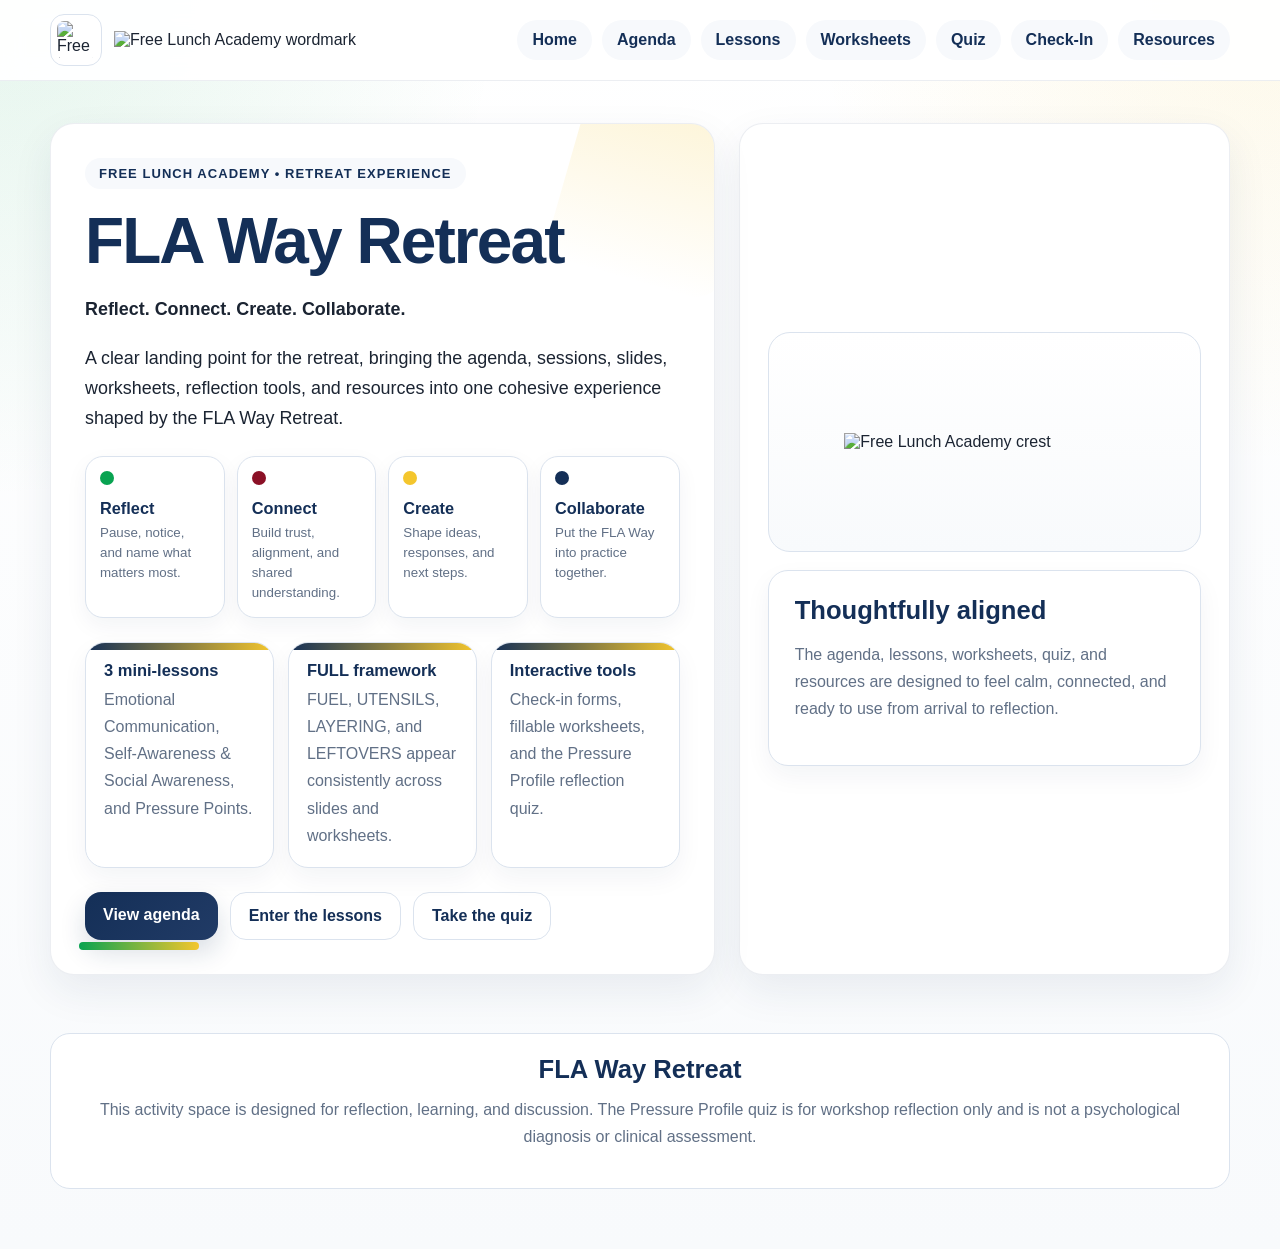
==== index.html @ fbad1cad "Add files via upload" ====
<!DOCTYPE html>
<html lang="en">
<head>
  <meta charset="UTF-8" />
  <meta name="viewport" content="width=device-width, initial-scale=1.0" />
  <title>FLA Way Retreat</title>
  <link rel="stylesheet" href="style.css" />
</head>
<body>
  <header class="topbar">
    <div class="container nav">
      <div class="brand">
        <img class="brand-mark" src="https://www.genspark.ai/api/files/s/tGyOazLR" alt="Free Lunch Academy book mark logo" />
        <img class="brand-wordmark" src="https://www.genspark.ai/api/files/s/HBRcB0sq" alt="Free Lunch Academy wordmark" />
      </div>
      <nav class="nav-links">
        <a href="index.html">Home</a>
        <a href="agenda.html">Agenda</a>
        <a href="lessons.html">Lessons</a>
        <a href="forms.html">Worksheets</a>
        <a href="quiz.html">Quiz</a>
        <a href="forms.html#checkin">Check-In</a>
        <a href="resources.html">Resources</a>
      </nav>
    </div>
  </header>

  <main class="container">
    <section class="hero" id="home">
      <div class="panel hero-copy">
        <span class="eyebrow">Free Lunch Academy • Retreat Experience</span>
        <h1>FLA Way Retreat</h1>
        <p class="lead"><strong>Reflect. Connect. Create. Collaborate.</strong></p>
        <p class="lead">A clear landing point for the retreat, bringing the agenda, sessions, slides, worksheets, reflection tools, and resources into one cohesive experience shaped by the FLA Way Retreat.</p>
        <div class="rhythm-row">
          <div class="rhythm-pill green"><span class="rhythm-dot"></span><strong>Reflect</strong><small>Pause, notice, and name what matters most.</small></div>
          <div class="rhythm-pill burgundy"><span class="rhythm-dot"></span><strong>Connect</strong><small>Build trust, alignment, and shared understanding.</small></div>
          <div class="rhythm-pill gold"><span class="rhythm-dot"></span><strong>Create</strong><small>Shape ideas, responses, and next steps.</small></div>
          <div class="rhythm-pill navy"><span class="rhythm-dot"></span><strong>Collaborate</strong><small>Put the FLA Way into practice together.</small></div>
        </div>
        <div class="meta-grid">
          <div class="meta-card">
            <strong>3 mini-lessons</strong>
            <span>Emotional Communication, Self-Awareness & Social Awareness, and Pressure Points.</span>
          </div>
          <div class="meta-card">
            <strong>FULL framework</strong>
            <span>FUEL, UTENSILS, LAYERING, and LEFTOVERS appear consistently across slides and worksheets.</span>
          </div>
          <div class="meta-card">
            <strong>Interactive tools</strong>
            <span>Check-in forms, fillable worksheets, and the Pressure Profile reflection quiz.</span>
          </div>
        </div>
        <div class="hero-actions">
          <a class="button primary" href="agenda.html">View agenda</a>
          <a class="button secondary" href="lessons.html">Enter the lessons</a>
          <a class="button secondary" href="quiz.html">Take the quiz</a>
        </div>
      </div>
      <aside class="panel hero-side">
        <div class="crest-box">
          <img src="https://www.genspark.ai/api/files/s/oNmVvG8k" alt="Free Lunch Academy crest" />
        </div>
        <div class="card">
          <h3>Thoughtfully aligned</h3>
          <p>The agenda, lessons, worksheets, quiz, and resources are designed to feel calm, connected, and ready to use from arrival to reflection.</p>
        </div>
      </aside>
    </section>
</main>

  <footer class="footer container">
    <div class="footer-box">
      <h3>FLA Way Retreat</h3>
      <p class="disclaimer">This activity space is designed for reflection, learning, and discussion. The Pressure Profile quiz is for workshop reflection only and is not a psychological diagnosis or clinical assessment.</p>
    </div>
  </footer>

  <script src="app.js"></script>
</body>
</html>
---- style.css ----
:root {
  --navy: #142f57;
  --navy-2: #213b66;
  --green: #09a351;
  --green-soft: #e8f7ef;
  --burgundy: #8b1026;
  --burgundy-soft: #f9ecf0;
  --gold: #f4c62d;
  --gold-soft: #fff8de;
  --ink: #1b2432;
  --muted: #617086;
  --line: #dbe3ee;
  --bg: #ffffff;
  --bg-soft: #f7f9fc;
  --card: #ffffff;
  --radius: 24px;
  --radius-sm: 16px;
  --shadow: 0 16px 40px rgba(20, 47, 87, 0.08);
  --font: Aptos, "Avenir Next", "Segoe UI", Arial, sans-serif;
}

* { box-sizing: border-box; }
html { scroll-behavior: smooth; }
body {
  margin: 0;
  font-family: var(--font);
  color: var(--ink);
  background:
    radial-gradient(circle at top left, rgba(9,163,81,0.10), transparent 28%),
    radial-gradient(circle at top right, rgba(244,198,45,0.10), transparent 26%),
    linear-gradient(180deg, #fff 0%, #f8fafc 100%);
}
img { max-width: 100%; display: block; }
a { color: inherit; text-decoration: none; }
button, input, textarea, select { font: inherit; }

.container {
  width: min(1180px, calc(100% - 32px));
  margin: 0 auto;
}

.topbar {
  position: sticky;
  top: 0;
  z-index: 50;
  background: rgba(255,255,255,0.94);
  backdrop-filter: blur(12px);
  border-bottom: 1px solid rgba(20,47,87,0.08);
}
.nav {
  display: flex;
  align-items: center;
  justify-content: space-between;
  gap: 20px;
  padding: 14px 0;
}
.brand {
  display: flex;
  align-items: center;
  gap: 12px;
  min-width: 0;
}
.brand-mark {
  width: 52px;
  height: 52px;
  padding: 6px;
  border-radius: 14px;
  border: 1px solid var(--line);
  background: #fff;
}
.brand-wordmark {
  width: min(300px, 40vw);
  min-width: 180px;
}
.nav-links {
  display: flex;
  gap: 10px;
  flex-wrap: wrap;
  justify-content: flex-end;
}
.nav-links a {
  padding: 10px 14px;
  border-radius: 999px;
  background: var(--bg-soft);
  font-weight: 800;
  color: var(--navy);
  border: 1px solid transparent;
}
.nav-links a:hover,
.nav-links a.active {
  border-color: rgba(20,47,87,0.12);
  background: linear-gradient(180deg, #ffffff 0%, #eef5ff 100%);
}

.hero {
  padding: 42px 0 22px;
  display: grid;
  grid-template-columns: 1.15fr .85fr;
  gap: 24px;
  align-items: stretch;
}
.panel {
  background: var(--card);
  border: 1px solid rgba(20,47,87,0.08);
  border-radius: var(--radius);
  box-shadow: var(--shadow);
}
.hero-copy {
  padding: 34px;
  position: relative;
  overflow: hidden;
}
.hero-copy::before {
  content: "";
  position: absolute;
  right: -30px;
  top: -20px;
  width: 180px;
  height: 180px;
  border-radius: 32px;
  transform: rotate(16deg);
  background: linear-gradient(180deg, rgba(244,198,45,0.18), rgba(255,255,255,0));
}
.hero-copy::after {
  content: "";
  position: absolute;
  left: 28px;
  bottom: 24px;
  width: 120px;
  height: 8px;
  border-radius: 999px;
  background: linear-gradient(90deg, var(--green), var(--gold));
}
.eyebrow {
  display: inline-flex;
  align-items: center;
  gap: 8px;
  font-size: 13px;
  letter-spacing: .08em;
  text-transform: uppercase;
  color: var(--navy);
  background: var(--bg-soft);
  border-radius: 999px;
  padding: 8px 14px;
  font-weight: 800;
}
h1, h2, h3, h4 {
  margin: 0;
  color: var(--navy);
  line-height: 1.08;
}
h1 {
  font-size: clamp(3rem, 5vw, 5.4rem);
  margin-top: 18px;
  letter-spacing: -.03em;
  position: relative;
  z-index: 2;
}
h2 {
  font-size: clamp(2rem, 3vw, 3rem);
}
h3 {
  font-size: clamp(1.35rem, 2vw, 1.8rem);
}
.lead {
  font-size: clamp(1.08rem, 1.4vw, 1.22rem);
  line-height: 1.7;
  margin: 18px 0 0;
  max-width: 64ch;
  position: relative;
  z-index: 2;
}
.rhythm-row {
  display: grid;
  grid-template-columns: repeat(4, minmax(0,1fr));
  gap: 12px;
  margin-top: 22px;
  position: relative;
  z-index: 2;
}
.rhythm-pill {
  border: 1px solid var(--line);
  border-radius: 18px;
  padding: 14px;
  background: #fff;
  box-shadow: 0 8px 22px rgba(20,47,87,0.05);
}
.rhythm-pill strong {
  display: block;
  font-size: 1.02rem;
  color: var(--navy);
}
.rhythm-pill small {
  display: block;
  margin-top: 5px;
  color: var(--muted);
  line-height: 1.5;
}
.rhythm-dot {
  width: 14px;
  height: 14px;
  border-radius: 999px;
  display: inline-block;
  margin-bottom: 10px;
}
.rhythm-pill.green .rhythm-dot { background: var(--green); }
.rhythm-pill.burgundy .rhythm-dot { background: var(--burgundy); }
.rhythm-pill.gold .rhythm-dot { background: var(--gold); }
.rhythm-pill.navy .rhythm-dot { background: var(--navy); }
.hero-actions,
.actions {
  display: flex;
  flex-wrap: wrap;
  gap: 12px;
  margin-top: 24px;
}
.button,
button {
  border: none;
  border-radius: 16px;
  padding: 14px 18px;
  font-weight: 800;
  cursor: pointer;
  transition: .18s ease;
}
.button:hover,
button:hover { transform: translateY(-1px); }
.button.primary,
button.primary {
  background: linear-gradient(135deg, var(--navy), var(--navy-2));
  color: #fff;
  box-shadow: 0 12px 26px rgba(20,47,87,0.16);
}
.button.secondary,
button.secondary {
  background: #fff;
  color: var(--navy);
  border: 1px solid var(--line);
}
.hero-side {
  padding: 28px;
  display: flex;
  flex-direction: column;
  gap: 18px;
  justify-content: center;
}
.crest-box {
  display: grid;
  place-items: center;
  min-height: 220px;
  border: 1px solid var(--line);
  border-radius: 22px;
  padding: 18px;
  background: linear-gradient(180deg, #fff 0%, #f8fafc 100%);
}
.crest-box img { width: min(280px, 78%); }
.meta-grid {
  display: grid;
  grid-template-columns: repeat(3, 1fr);
  gap: 14px;
  margin-top: 24px;
}
.meta-card,
.card,
.timeline-card,
.lesson-card,
.resource-card,
.form-card,
.note-card,
.slide-card,
.framework-card {
  background: #fff;
  border: 1px solid var(--line);
  border-radius: 20px;
  box-shadow: 0 10px 26px rgba(20,47,87,0.05);
}
.meta-card {
  padding: 18px;
  position: relative;
  overflow: hidden;
}
.meta-card::before {
  content: "";
  position: absolute;
  inset: 0 0 auto 0;
  height: 7px;
  background: linear-gradient(90deg, var(--navy), var(--gold));
}
.meta-card strong {
  display: block;
  color: var(--navy);
  margin-bottom: 6px;
  font-size: 1.03rem;
}
.meta-card span,
.copy,
.card p,
.timeline-card p,
.lesson-card p,
.resource-card p,
.form-card p,
.note-card p,
.slide-body,
li,
.small {
  color: var(--muted);
  line-height: 1.7;
}
.section {
  padding: 22px 0;
}
.section-head {
  display: flex;
  justify-content: space-between;
  align-items: end;
  gap: 16px;
  margin-bottom: 18px;
}
.section-head p { margin: 10px 0 0; max-width: 72ch; color: var(--muted); line-height: 1.7; }
.accent-line {
  width: 110px;
  height: 6px;
  border-radius: 999px;
  background: linear-gradient(90deg, var(--green), var(--gold), var(--burgundy));
  margin-bottom: 14px;
}
.card,
.form-card,
.framework-card,
.resource-card,
.note-card { padding: 26px; }

.agenda-wrap {
  display: grid;
  grid-template-columns: 1fr 1fr;
  gap: 20px;
}
.day-panel { padding: 22px; }
.day-tag {
  display: inline-flex;
  padding: 8px 12px;
  border-radius: 999px;
  font-weight: 800;
  font-size: 13px;
  letter-spacing: .05em;
  text-transform: uppercase;
}
.day-tag.green { background: var(--green-soft); color: var(--green); }
.day-tag.gold { background: var(--gold-soft); color: #9a7700; }
.timeline {
  margin-top: 18px;
  display: grid;
  gap: 14px;
}
.timeline-card {
  padding: 18px 18px 18px 20px;
  border-left: 6px solid var(--navy);
  background: linear-gradient(180deg, #fff 0%, #fbfdff 100%);
}
.timeline-card.green { border-left-color: var(--green); }
.timeline-card.burgundy { border-left-color: var(--burgundy); }
.timeline-card.gold { border-left-color: var(--gold); }
.time {
  color: var(--navy);
  font-weight: 800;
  font-size: 1rem;
}
.timeline-card h4 { margin-top: 4px; font-size: 1.1rem; }

.framework-card {
  display: grid;
  grid-template-columns: repeat(4, 1fr);
  gap: 14px;
}
.phase {
  padding: 18px;
  border-radius: 18px;
  border: 1px solid var(--line);
}
.phase strong { display: block; font-size: 1rem; color: var(--navy); margin-bottom: 8px; }
.phase small { color: var(--muted); line-height: 1.6; display: block; }
.phase.fuel { background: #f6f9ff; }
.phase.utensils { background: #f7fcf9; }
.phase.layering { background: #fff9eb; }
.phase.leftovers { background: #fdf4f6; }

.lessons-grid,
.resources-grid,
.forms-grid {
  display: grid;
  grid-template-columns: repeat(3, 1fr);
  gap: 18px;
}
.lesson-card {
  position: relative;
  overflow: hidden;
  padding: 24px 24px 22px;
}
.lesson-card::after {
  content: "";
  position: absolute;
  right: -12px;
  top: -12px;
  width: 90px;
  height: 90px;
  border-radius: 24px;
  transform: rotate(20deg);
  background: linear-gradient(180deg, rgba(20,47,87,0.08), rgba(255,255,255,0));
}
.lesson-card::before,
.lesson-shell::before,
.worksheet-shell::before,
.slide-shell::before {
  content: "";
  position: absolute;
  inset: 0 auto 0 0;
  width: 10px;
}
.lesson-card.green::before,
.lesson-shell.green::before,
.worksheet-shell.green::before,
.slide-shell.green::before { background: var(--green); }
.lesson-card.burgundy::before,
.lesson-shell.burgundy::before,
.worksheet-shell.burgundy::before,
.slide-shell.burgundy::before { background: var(--burgundy); }
.lesson-card.gold::before,
.lesson-shell.gold::before,
.worksheet-shell.gold::before,
.slide-shell.gold::before { background: var(--gold); }
.lesson-top {
  display: flex;
  justify-content: space-between;
  gap: 12px;
  align-items: flex-start;
}
.badge {
  display: inline-flex;
  align-items: center;
  padding: 7px 11px;
  border-radius: 999px;
  font-weight: 800;
  font-size: 12px;
  text-transform: uppercase;
  letter-spacing: .04em;
  background: var(--bg-soft);
  color: var(--navy);
}
.lesson-card ul,
.note-card ul,
.resource-card ul {
  padding-left: 18px;
  margin: 12px 0 0;
  position: relative;
  z-index: 2;
}
.lesson-card p,
.lesson-card h3,
.lesson-card .lesson-top,
.lesson-card .actions { position: relative; z-index: 2; }

.lesson-shell,
.worksheet-shell,
.slide-shell {
  position: relative;
  padding: 26px 26px 26px 34px;
}
.stack {
  display: grid;
  gap: 18px;
}
.framework-rail {
  display: flex;
  flex-wrap: wrap;
  gap: 10px;
  margin: 16px 0 18px;
}
.rail-pill {
  padding: 8px 12px;
  border-radius: 999px;
  border: 1px solid var(--line);
  font-size: 13px;
  font-weight: 800;
  color: var(--muted);
  background: #fff;
}
.rail-pill.active.green { color: var(--green); border-color: rgba(9,163,81,.25); background: var(--green-soft); }
.rail-pill.active.burgundy { color: var(--burgundy); border-color: rgba(139,16,38,.18); background: var(--burgundy-soft); }
.rail-pill.active.gold { color: #9a7700; border-color: rgba(244,198,45,.4); background: var(--gold-soft); }
.detail-grid {
  display: grid;
  grid-template-columns: 1.1fr .9fr;
  gap: 20px;
}
.note-card h4,
.resource-card h4 { margin-bottom: 8px; }

.slide-viewer {
  display: grid;
  gap: 18px;
}
.slide-stage {
  min-height: 420px;
}
.slide-card {
  display: none;
  padding: 30px 32px;
  min-height: 420px;
  position: relative;
  overflow: hidden;
  cursor: pointer;
  background: linear-gradient(180deg, #ffffff 0%, #f8fbff 100%);
}
.slide-card.active { display: block; }
.slide-card.active .framework-rail,
.slide-card.active .slide-head,
.slide-card.active .slide-body,
.slide-card.active .slide-grid,
.slide-card.active .slide-footer {
  width: min(100%, 900px);
  margin-left: auto;
  margin-right: auto;
}
.slide-card::before {
  content: "";
  position: absolute;
  inset: 0 0 auto 0;
  height: 10px;
}
.slide-card.green::before { background: linear-gradient(90deg, var(--green), #50d28e); }
.slide-card.burgundy::before { background: linear-gradient(90deg, var(--burgundy), #bb4863); }
.slide-card.gold::before { background: linear-gradient(90deg, var(--gold), #ffd86e); }
.slide-card::after {
  content: "";
  position: absolute;
  right: 18px;
  top: 18px;
  width: 140px;
  height: 140px;
  border-radius: 28px;
  opacity: .9;
  transform: rotate(10deg);
  background: linear-gradient(180deg, rgba(20,47,87,0.08), rgba(20,47,87,0.02));
}
.slide-card.green { background: linear-gradient(180deg, #ffffff 0%, #f4fcf7 68%, #edf9f2 100%); }
.slide-card.burgundy { background: linear-gradient(180deg, #ffffff 0%, #fff7fa 68%, #fdf0f4 100%); }
.slide-card.gold { background: linear-gradient(180deg, #ffffff 0%, #fffdf3 68%, #fff7dc 100%); }
.slide-card.projectable:hover { transform: translateY(-2px); box-shadow: 0 18px 40px rgba(20,47,87,0.10); }
.slide-card.projectable:active { transform: translateY(0); }
.slide-card .badge { position: relative; z-index: 2; }
.slide-head {
  display: flex;
  justify-content: space-between;
  gap: 12px;
  align-items: start;
}
.slide-kicker {
  font-size: 12px;
  font-weight: 900;
  letter-spacing: .08em;
  text-transform: uppercase;
  color: var(--muted);
}
.slide-title {
  font-size: clamp(2.3rem, 3.4vw, 3.5rem);
  line-height: 1.02;
  margin-top: 8px;
  max-width: 11ch;
  position: relative;
  z-index: 2;
}
.slide-body {
  font-size: clamp(1.45rem, 2vw, 1.9rem);
  color: var(--ink);
  margin-top: 18px;
  max-width: 22ch;
  position: relative;
  z-index: 2;
}
.slide-grid {
  display: grid;
  grid-template-columns: repeat(2, minmax(0,1fr));
  gap: 14px;
  margin-top: 24px;
}
.slide-chip,
.prompt-chip {
  border-radius: 18px;
  border: 1px solid var(--line);
  padding: 18px;
  background: #fff;
}
.slide-chip.green { background: linear-gradient(180deg, #ffffff 0%, var(--green-soft) 100%); }
.slide-chip.burgundy { background: linear-gradient(180deg, #ffffff 0%, var(--burgundy-soft) 100%); }
.slide-chip.gold { background: linear-gradient(180deg, #ffffff 0%, var(--gold-soft) 100%); }
.slide-chip strong,
.prompt-chip strong { display: block; color: var(--navy); margin-bottom: 8px; font-size: 1.2rem; }
.slide-chip div { font-size: 1.03rem; line-height: 1.6; color: var(--ink); }
.slide-footer {
  margin-top: 24px;
  padding-top: 16px;
  border-top: 1px solid var(--line);
  display: flex;
  justify-content: space-between;
  gap: 10px;
  color: var(--muted);
  font-weight: 700;
}
.slide-controls {
  display: flex;
  justify-content: space-between;
  align-items: center;
  gap: 12px;
}
.slide-hint {
  margin-top: 10px;
  font-size: .92rem;
  color: var(--muted);
  font-weight: 700;
}
.dot-row {
  display: flex;
  gap: 8px;
  flex-wrap: wrap;
}
.dot {
  width: 12px;
  height: 12px;
  border-radius: 999px;
  border: 1px solid var(--line);
  background: #fff;
}
.dot.active.green { background: var(--green); border-color: var(--green); }
.dot.active.burgundy { background: var(--burgundy); border-color: var(--burgundy); }
.dot.active.gold { background: var(--gold); border-color: var(--gold); }

label {
  display: block;
  font-size: 1rem;
  font-weight: 800;
  color: var(--navy);
  margin-bottom: 8px;
}
.field,
textarea,
input,
select {
  width: 100%;
  border: 1px solid var(--line);
  border-radius: 16px;
  padding: 14px 15px;
  background: #fff;
  color: var(--ink);
}
textarea { min-height: 120px; resize: vertical; }
.form-grid {
  display: grid;
  gap: 16px;
}
.form-grid.two { grid-template-columns: 1fr 1fr; }
.checkboxes {
  display: flex;
  flex-wrap: wrap;
  gap: 10px;
}
.checkboxes label {
  margin: 0;
  font-size: .95rem;
  font-weight: 700;
  color: var(--ink);
  display: inline-flex;
  align-items: center;
  gap: 8px;
  padding: 10px 12px;
  border-radius: 999px;
  border: 1px solid var(--line);
  background: #fff;
}
.form-status {
  display: none;
  margin-top: 12px;
  padding: 12px 14px;
  border-radius: 14px;
  background: var(--bg-soft);
  color: var(--navy);
  font-weight: 700;
}
.form-status.show { display: block; }

.quiz-wrap {
  display: grid;
  gap: 18px;
}
.quiz-meta {
  display: grid;
  grid-template-columns: 1.1fr .9fr;
  gap: 20px;
}
.timer-box {
  border-radius: 20px;
  background: linear-gradient(180deg, #fff, #f8fafc);
  border: 1px solid var(--line);
  padding: 22px;
}
.timer {
  font-size: clamp(2rem, 4vw, 3.2rem);
  font-weight: 900;
  color: var(--navy);
}
.question-grid {
  display: grid;
  gap: 16px;
}
.question {
  padding: 20px;
  border: 1px solid var(--line);
  border-radius: 20px;
  background: #fff;
}
.question h4 { font-size: 1.1rem; margin-bottom: 6px; }
.options {
  display: grid;
  grid-template-columns: repeat(2, minmax(0,1fr));
  gap: 12px;
  margin-top: 14px;
}
.option {
  position: relative;
}
.option input { position: absolute; opacity: 0; }
.option label {
  margin: 0;
  min-height: 100%;
  padding: 14px 14px 14px 48px;
  border: 1px solid var(--line);
  border-radius: 16px;
  background: #fff;
  cursor: pointer;
  line-height: 1.55;
  color: var(--ink);
  position: relative;
}
.option label::before {
  content: attr(data-choice);
  position: absolute;
  left: 14px;
  top: 13px;
  width: 24px;
  height: 24px;
  border-radius: 999px;
  display: grid;
  place-items: center;
  background: var(--bg-soft);
  color: var(--navy);
  font-weight: 900;
  font-size: .82rem;
}
.option input:checked + label {
  border-color: rgba(20,47,87,.24);
  background: #f8fbff;
}
.option input:checked + label::before { background: var(--navy); color: #fff; }
.quiz-result {
  display: none;
  gap: 18px;
}
.quiz-result.show { display: grid; }
.result-grid { display: grid; grid-template-columns: 1fr 1fr; gap: 18px; }
.score-row { margin-top: 12px; }
.score-top { display: flex; justify-content: space-between; gap: 10px; color: var(--navy); font-weight: 800; }
.bar { margin-top: 8px; height: 12px; background: #eef2f7; border-radius: 999px; overflow: hidden; }
.bar span { display: block; height: 100%; border-radius: inherit; }
.bar-a { background: linear-gradient(90deg, #ca5c72, var(--burgundy)); }
.bar-b { background: linear-gradient(90deg, #7e8ca7, #5c677d); }
.bar-c { background: linear-gradient(90deg, #3fc87e, var(--green)); }
.bar-d { background: linear-gradient(90deg, #ffd85d, var(--gold)); }

.footer {
  padding: 36px 0 60px;
  text-align: center;
}
.footer-box {
  padding: 22px;
  border-radius: 20px;
  border: 1px solid var(--line);
  background: #fff;
}
.disclaimer {
  margin-top: 12px;
  color: var(--muted);
  line-height: 1.7;
}

@media (max-width: 1080px) {
  .hero,
  .agenda-wrap,
  .detail-grid,
  .quiz-meta,
  .result-grid,
  .framework-card,
  .lessons-grid,
  .resources-grid,
  .forms-grid,
  .meta-grid,
  .rhythm-row {
    grid-template-columns: 1fr;
  }
}

@media (max-width: 760px) {
  .nav { flex-direction: column; align-items: stretch; }
  .brand { justify-content: center; }
  .nav-links { justify-content: center; }
  .hero-copy,
  .hero-side,
  .card,
  .form-card,
  .framework-card,
  .resource-card,
  .note-card,
  .slide-card,
  .lesson-shell,
  .worksheet-shell,
  .slide-shell,
  .timeline-card,
  .day-panel { padding: 20px; }
  .slide-grid,
  .options,
  .form-grid.two { grid-template-columns: 1fr; }
  .slide-title { max-width: 100%; }
}
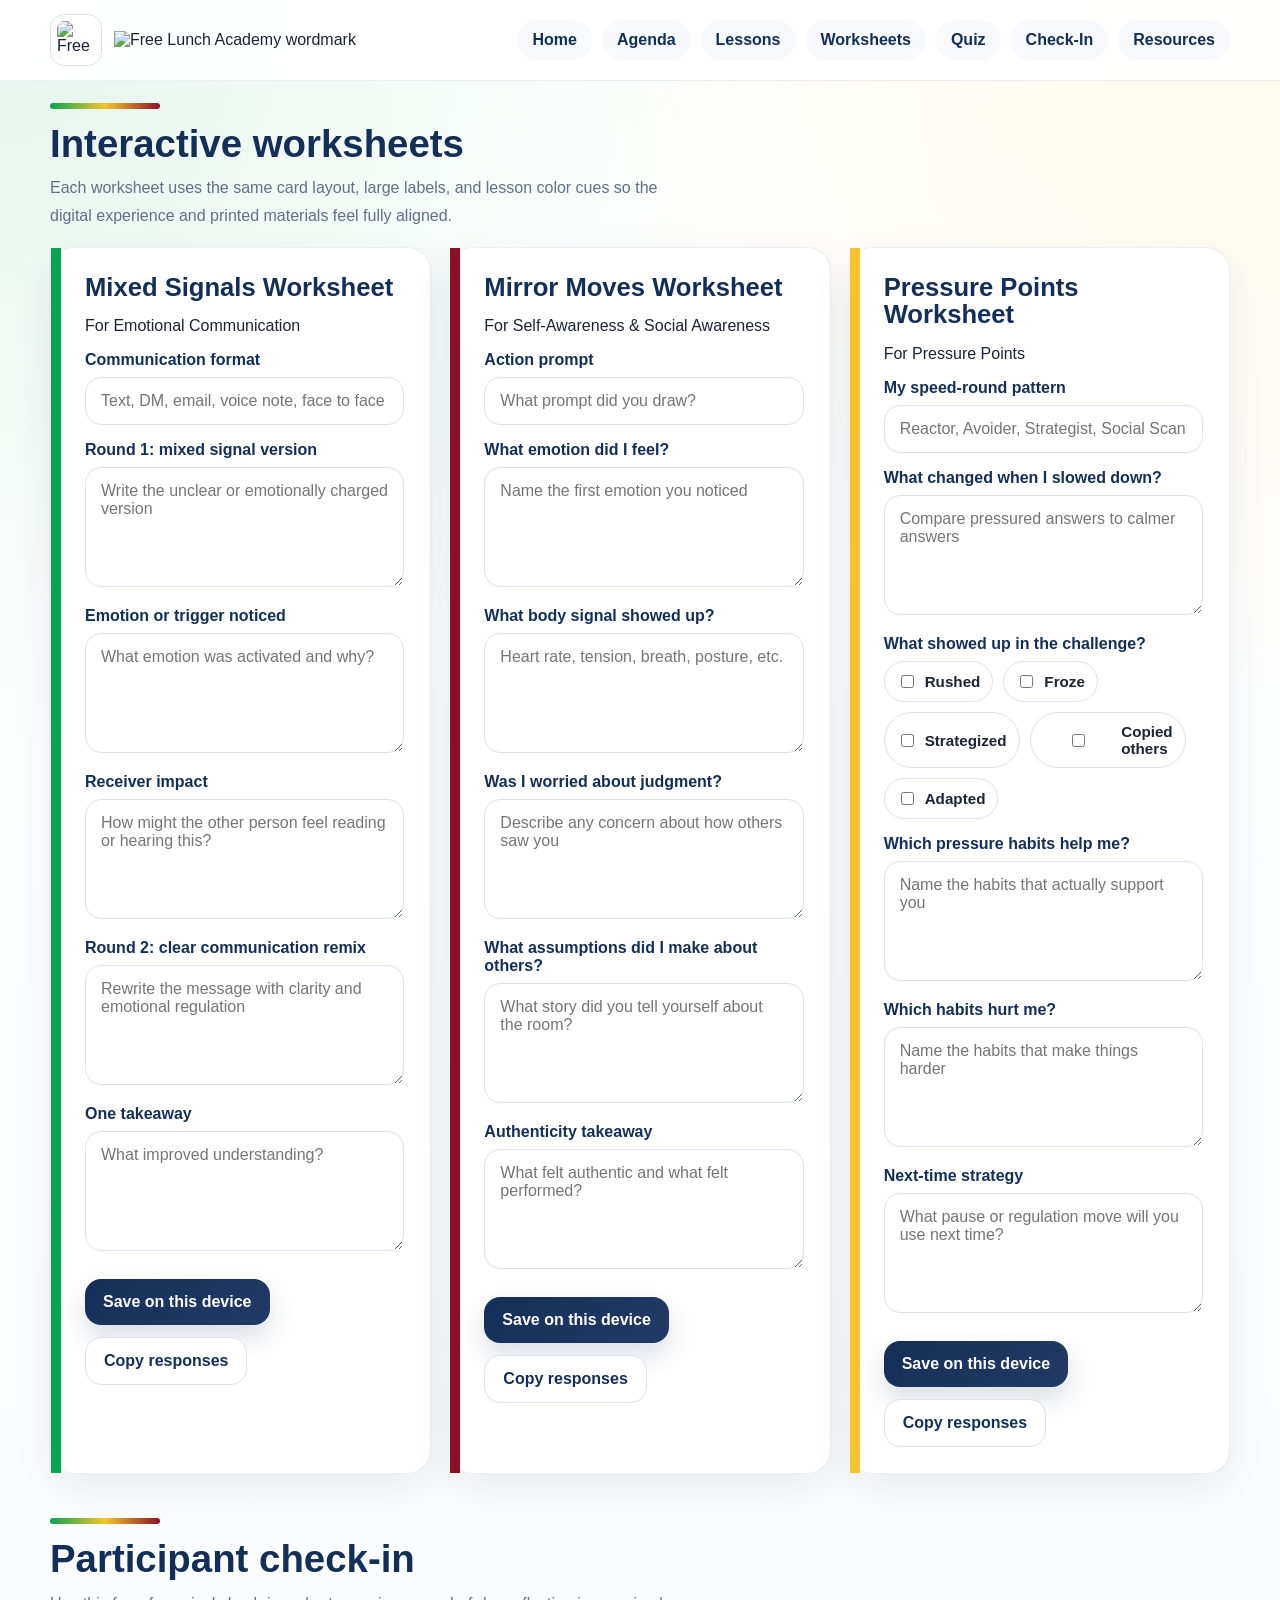
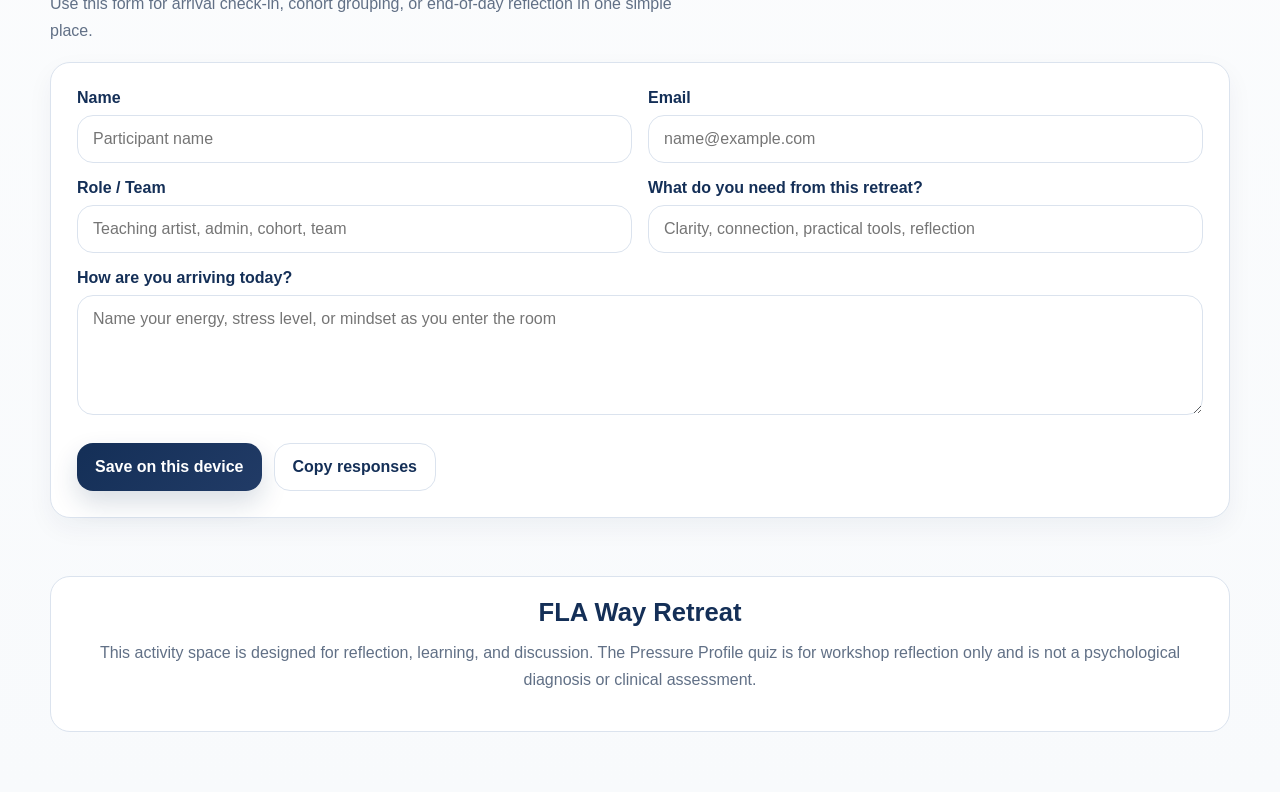
==== commit 3675628d: "Add files via upload" ====
--- a/index.html
+++ b/index.html
@@ -10,8 +10,8 @@
   <header class="topbar">
     <div class="container nav">
       <div class="brand">
-        <img class="brand-mark" src="https://www.genspark.ai/api/files/s/tGyOazLR" alt="Free Lunch Academy book mark logo" />
-        <img class="brand-wordmark" src="https://www.genspark.ai/api/files/s/HBRcB0sq" alt="Free Lunch Academy wordmark" />
+        <img class="brand-mark" src="images/bookmark.png" alt="Free Lunch Academy book mark logo" />
+        <img class="brand-wordmark" src="images/wordmark.png" alt="Free Lunch Academy wordmark" />
       </div>
       <nav class="nav-links">
         <a href="index.html">Home</a>
@@ -26,47 +26,166 @@
   </header>
 
   <main class="container">
-    <section class="hero" id="home">
-      <div class="panel hero-copy">
-        <span class="eyebrow">Free Lunch Academy • Retreat Experience</span>
-        <h1>FLA Way Retreat</h1>
-        <p class="lead"><strong>Reflect. Connect. Create. Collaborate.</strong></p>
-        <p class="lead">A clear landing point for the retreat, bringing the agenda, sessions, slides, worksheets, reflection tools, and resources into one cohesive experience shaped by the FLA Way Retreat.</p>
-        <div class="rhythm-row">
-          <div class="rhythm-pill green"><span class="rhythm-dot"></span><strong>Reflect</strong><small>Pause, notice, and name what matters most.</small></div>
-          <div class="rhythm-pill burgundy"><span class="rhythm-dot"></span><strong>Connect</strong><small>Build trust, alignment, and shared understanding.</small></div>
-          <div class="rhythm-pill gold"><span class="rhythm-dot"></span><strong>Create</strong><small>Shape ideas, responses, and next steps.</small></div>
-          <div class="rhythm-pill navy"><span class="rhythm-dot"></span><strong>Collaborate</strong><small>Put the FLA Way into practice together.</small></div>
-        </div>
-        <div class="meta-grid">
-          <div class="meta-card">
-            <strong>3 mini-lessons</strong>
-            <span>Emotional Communication, Self-Awareness & Social Awareness, and Pressure Points.</span>
-          </div>
-          <div class="meta-card">
-            <strong>FULL framework</strong>
-            <span>FUEL, UTENSILS, LAYERING, and LEFTOVERS appear consistently across slides and worksheets.</span>
-          </div>
-          <div class="meta-card">
-            <strong>Interactive tools</strong>
-            <span>Check-in forms, fillable worksheets, and the Pressure Profile reflection quiz.</span>
-          </div>
-        </div>
-        <div class="hero-actions">
-          <a class="button primary" href="agenda.html">View agenda</a>
-          <a class="button secondary" href="lessons.html">Enter the lessons</a>
-          <a class="button secondary" href="quiz.html">Take the quiz</a>
-        </div>
-      </div>
-      <aside class="panel hero-side">
-        <div class="crest-box">
-          <img src="https://www.genspark.ai/api/files/s/oNmVvG8k" alt="Free Lunch Academy crest" />
-        </div>
-        <div class="card">
-          <h3>Thoughtfully aligned</h3>
-          <p>The agenda, lessons, worksheets, quiz, and resources are designed to feel calm, connected, and ready to use from arrival to reflection.</p>
-        </div>
-      </aside>
+    <section class="section" id="worksheets">
+      <div class="section-head">
+        <div>
+          <div class="accent-line"></div>
+          <h2>Interactive worksheets</h2>
+          <p>Each worksheet uses the same card layout, large labels, and lesson color cues so the digital experience and printed materials feel fully aligned.</p>
+        </div>
+      </div>
+      <div class="forms-grid">
+        <div class="worksheet-shell green panel">
+          <h3>Mixed Signals Worksheet</h3>
+          <p>For Emotional Communication</p>
+          <form id="emotionalWorksheet" class="form-grid">
+            <div>
+              <label for="commFormat">Communication format</label>
+              <input id="commFormat" name="communication_format" class="field" placeholder="Text, DM, email, voice note, face to face" />
+            </div>
+            <div>
+              <label for="messyVersion">Round 1: mixed signal version</label>
+              <textarea id="messyVersion" name="mixed_signal_version" placeholder="Write the unclear or emotionally charged version"></textarea>
+            </div>
+            <div>
+              <label for="emotionTrigger">Emotion or trigger noticed</label>
+              <textarea id="emotionTrigger" name="emotion_trigger" placeholder="What emotion was activated and why?"></textarea>
+            </div>
+            <div>
+              <label for="receiverImpact">Receiver impact</label>
+              <textarea id="receiverImpact" name="receiver_impact" placeholder="How might the other person feel reading or hearing this?"></textarea>
+            </div>
+            <div>
+              <label for="clearRemix">Round 2: clear communication remix</label>
+              <textarea id="clearRemix" name="clear_remix" placeholder="Rewrite the message with clarity and emotional regulation"></textarea>
+            </div>
+            <div>
+              <label for="commTakeaway">One takeaway</label>
+              <textarea id="commTakeaway" name="takeaway" placeholder="What improved understanding?"></textarea>
+            </div>
+          </form>
+          <div class="actions">
+            <button type="button" class="primary" id="saveEmotional">Save on this device</button>
+            <button type="button" class="secondary" id="copyEmotional">Copy responses</button>
+          </div>
+          <div id="emotionalStatus" class="form-status"></div>
+        </div>
+        <div class="worksheet-shell burgundy panel">
+          <h3>Mirror Moves Worksheet</h3>
+          <p>For Self-Awareness & Social Awareness</p>
+          <form id="awarenessWorksheet" class="form-grid">
+            <div>
+              <label for="actionPrompt">Action prompt</label>
+              <input id="actionPrompt" name="action_prompt" class="field" placeholder="What prompt did you draw?" />
+            </div>
+            <div>
+              <label for="feltEmotion">What emotion did I feel?</label>
+              <textarea id="feltEmotion" name="felt_emotion" placeholder="Name the first emotion you noticed"></textarea>
+            </div>
+            <div>
+              <label for="bodySignal">What body signal showed up?</label>
+              <textarea id="bodySignal" name="body_signal" placeholder="Heart rate, tension, breath, posture, etc."></textarea>
+            </div>
+            <div>
+              <label for="judgmentConcern">Was I worried about judgment?</label>
+              <textarea id="judgmentConcern" name="judgment_concern" placeholder="Describe any concern about how others saw you"></textarea>
+            </div>
+            <div>
+              <label for="assumptionMade">What assumptions did I make about others?</label>
+              <textarea id="assumptionMade" name="assumption_made" placeholder="What story did you tell yourself about the room?"></textarea>
+            </div>
+            <div>
+              <label for="authenticityTakeaway">Authenticity takeaway</label>
+              <textarea id="authenticityTakeaway" name="authenticity_takeaway" placeholder="What felt authentic and what felt performed?"></textarea>
+            </div>
+          </form>
+          <div class="actions">
+            <button type="button" class="primary" id="saveAwareness">Save on this device</button>
+            <button type="button" class="secondary" id="copyAwareness">Copy responses</button>
+          </div>
+          <div id="awarenessStatus" class="form-status"></div>
+        </div>
+        <div class="worksheet-shell gold panel">
+          <h3>Pressure Points Worksheet</h3>
+          <p>For Pressure Points</p>
+          <form id="pressureWorksheet" class="form-grid">
+            <div>
+              <label for="speedPattern">My speed-round pattern</label>
+              <input id="speedPattern" name="speed_pattern" class="field" placeholder="Reactor, Avoider, Strategist, Social Scanner" />
+            </div>
+            <div>
+              <label for="pressureShift">What changed when I slowed down?</label>
+              <textarea id="pressureShift" name="pressure_shift" placeholder="Compare pressured answers to calmer answers"></textarea>
+            </div>
+            <div>
+              <label>What showed up in the challenge?</label>
+              <div class="checkboxes">
+                <label><input type="checkbox" name="challenge_pattern" value="Rushed" />Rushed</label>
+                <label><input type="checkbox" name="challenge_pattern" value="Froze" />Froze</label>
+                <label><input type="checkbox" name="challenge_pattern" value="Strategized" />Strategized</label>
+                <label><input type="checkbox" name="challenge_pattern" value="Copied others" />Copied others</label>
+                <label><input type="checkbox" name="challenge_pattern" value="Adapted" />Adapted</label>
+              </div>
+            </div>
+            <div>
+              <label for="pressureHelp">Which pressure habits help me?</label>
+              <textarea id="pressureHelp" name="pressure_help" placeholder="Name the habits that actually support you"></textarea>
+            </div>
+            <div>
+              <label for="pressureHurt">Which habits hurt me?</label>
+              <textarea id="pressureHurt" name="pressure_hurt" placeholder="Name the habits that make things harder"></textarea>
+            </div>
+            <div>
+              <label for="nextStrategy">Next-time strategy</label>
+              <textarea id="nextStrategy" name="next_strategy" placeholder="What pause or regulation move will you use next time?"></textarea>
+            </div>
+          </form>
+          <div class="actions">
+            <button type="button" class="primary" id="savePressure">Save on this device</button>
+            <button type="button" class="secondary" id="copyPressure">Copy responses</button>
+          </div>
+          <div id="pressureStatus" class="form-status"></div>
+        </div>
+      </div>
+    </section>
+
+    <section class="section" id="checkin">
+      <div class="section-head">
+        <div>
+          <div class="accent-line"></div>
+          <h2>Participant check-in</h2>
+          <p>Use this form for arrival check-in, cohort grouping, or end-of-day reflection in one simple place.</p>
+        </div>
+      </div>
+      <div class="form-card">
+        <form id="checkinForm" class="form-grid two">
+          <div>
+            <label for="checkinName">Name</label>
+            <input id="checkinName" name="name" class="field" placeholder="Participant name" />
+          </div>
+          <div>
+            <label for="checkinEmail">Email</label>
+            <input id="checkinEmail" name="email" class="field" type="email" placeholder="name@example.com" />
+          </div>
+          <div>
+            <label for="checkinRole">Role / Team</label>
+            <input id="checkinRole" name="role_team" class="field" placeholder="Teaching artist, admin, cohort, team" />
+          </div>
+          <div>
+            <label for="checkinNeed">What do you need from this retreat?</label>
+            <input id="checkinNeed" name="retreat_need" class="field" placeholder="Clarity, connection, practical tools, reflection" />
+          </div>
+          <div style="grid-column:1 / -1;">
+            <label for="checkinArrival">How are you arriving today?</label>
+            <textarea id="checkinArrival" name="arrival_state" placeholder="Name your energy, stress level, or mindset as you enter the room"></textarea>
+          </div>
+        </form>
+        <div class="actions">
+          <button type="button" class="primary" id="saveCheckin">Save on this device</button>
+          <button type="button" class="secondary" id="copyCheckin">Copy responses</button>
+        </div>
+        <div id="checkinStatus" class="form-status"></div>
+      </div>
     </section>
 </main>
 
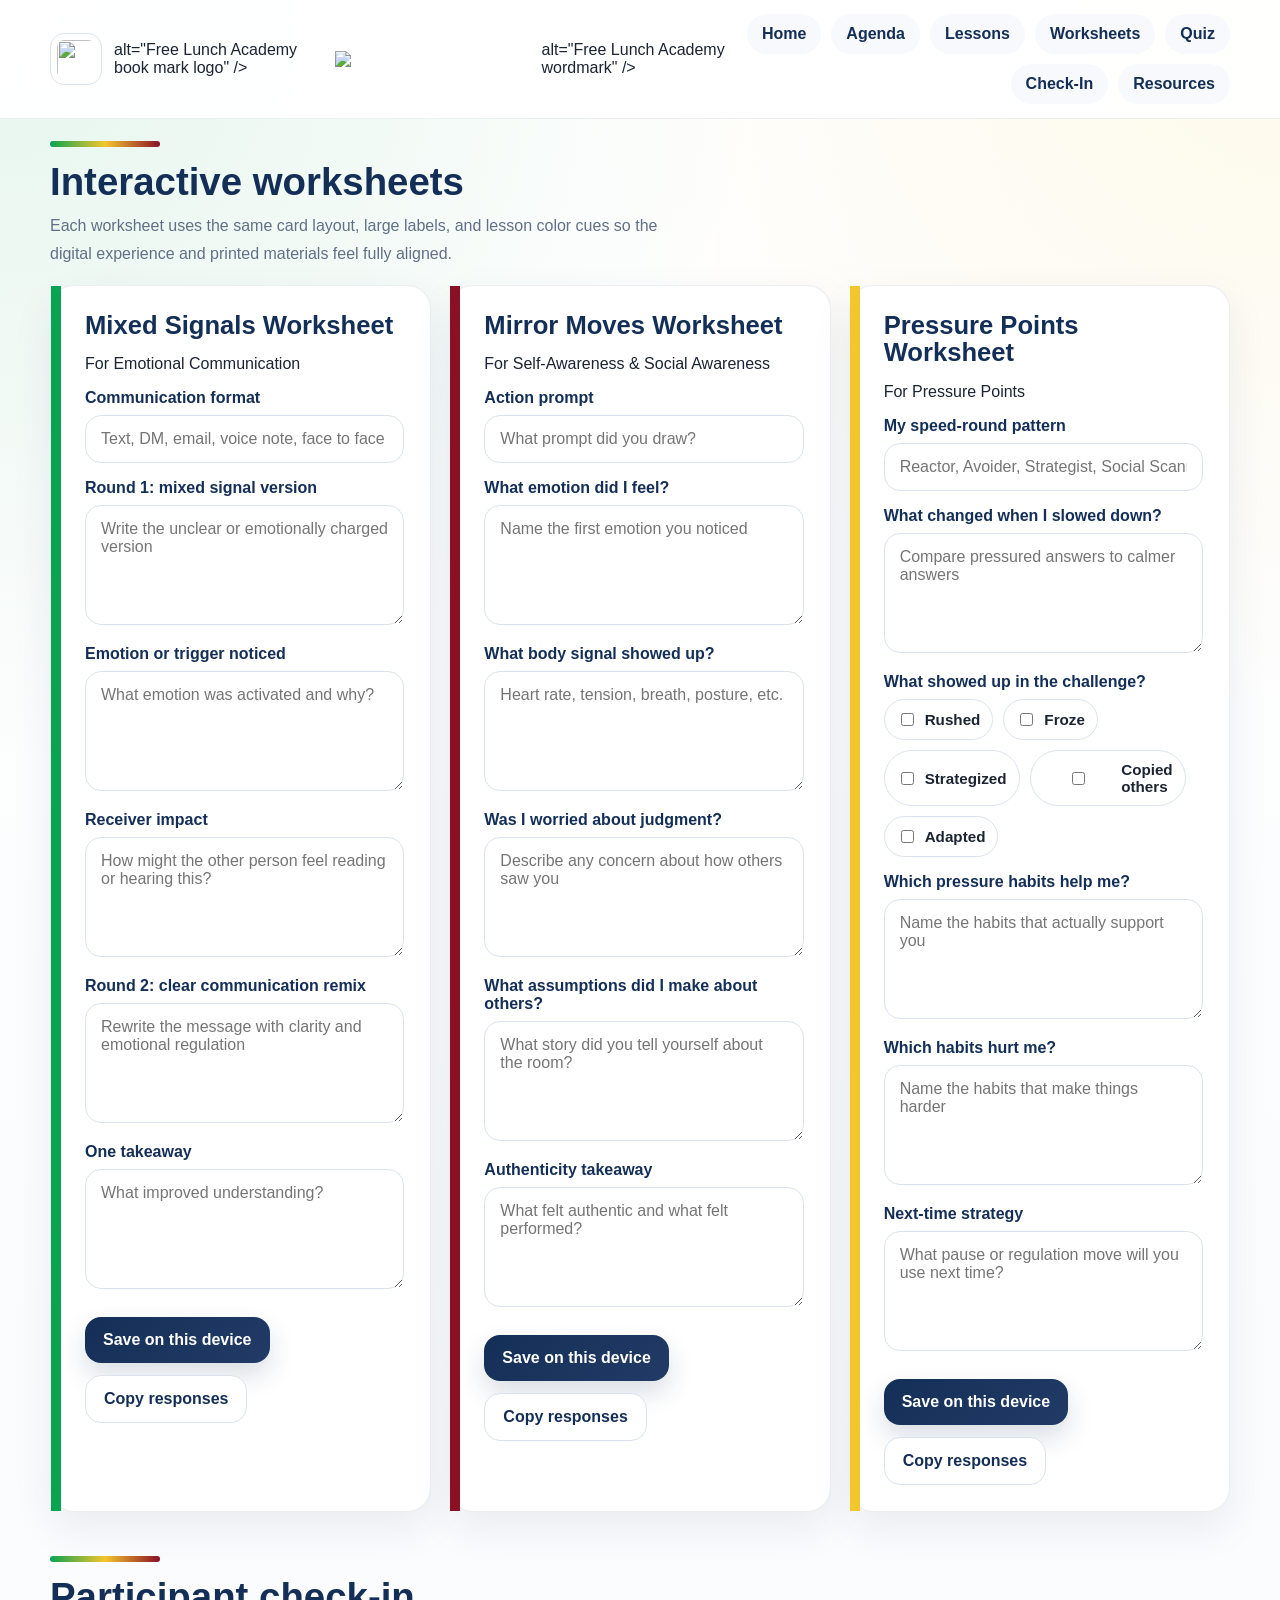
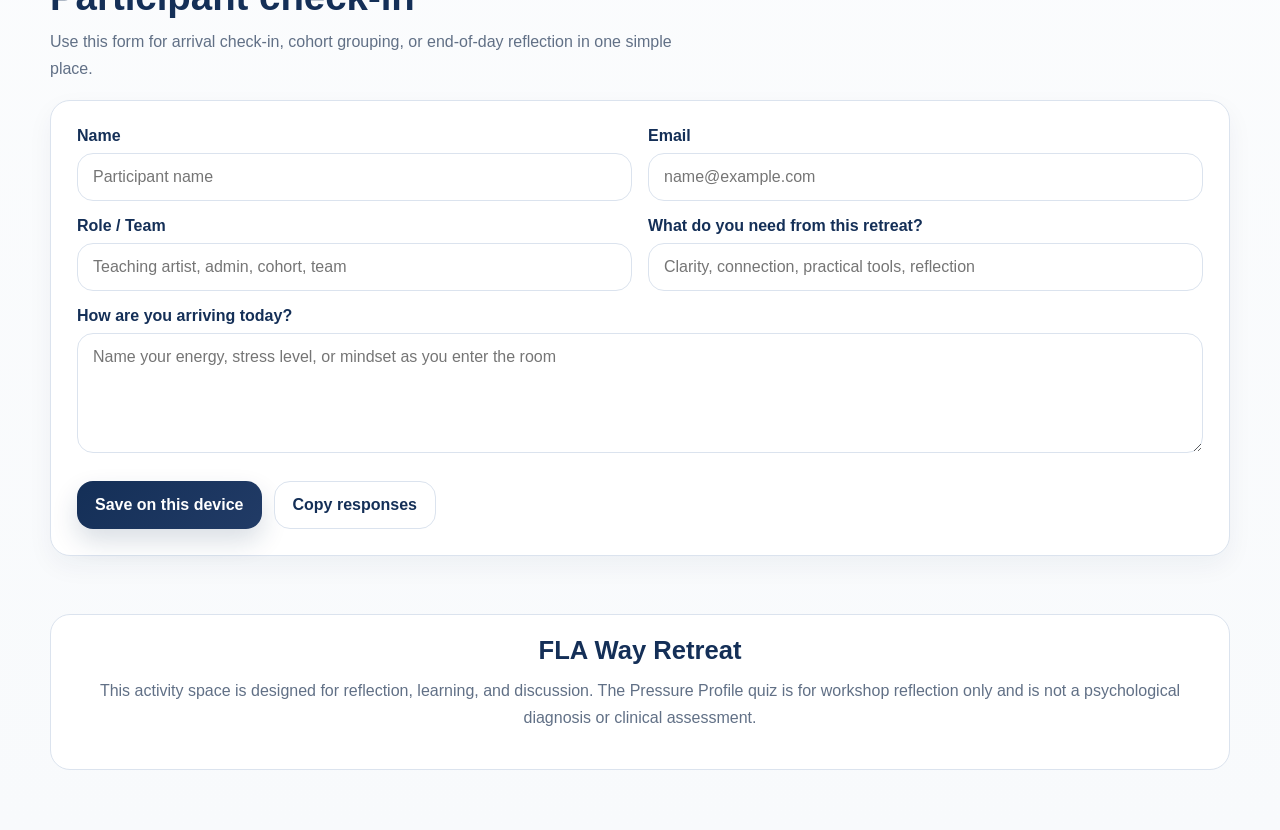
==== commit 6375855a: "Update index.html" ====
--- a/index.html
+++ b/index.html
@@ -10,8 +10,8 @@
   <header class="topbar">
     <div class="container nav">
       <div class="brand">
-        <img class="brand-mark" src="images/bookmark.png" alt="Free Lunch Academy book mark logo" />
-        <img class="brand-wordmark" src="images/wordmark.png" alt="Free Lunch Academy wordmark" />
+        <img class="brand-mark" src="images/bookmark.png" ... /> alt="Free Lunch Academy book mark logo" />
+        <img class="brand-wordmark" src="images/wordmark.png" ... /> alt="Free Lunch Academy wordmark" />
       </div>
       <nav class="nav-links">
         <a href="index.html">Home</a>
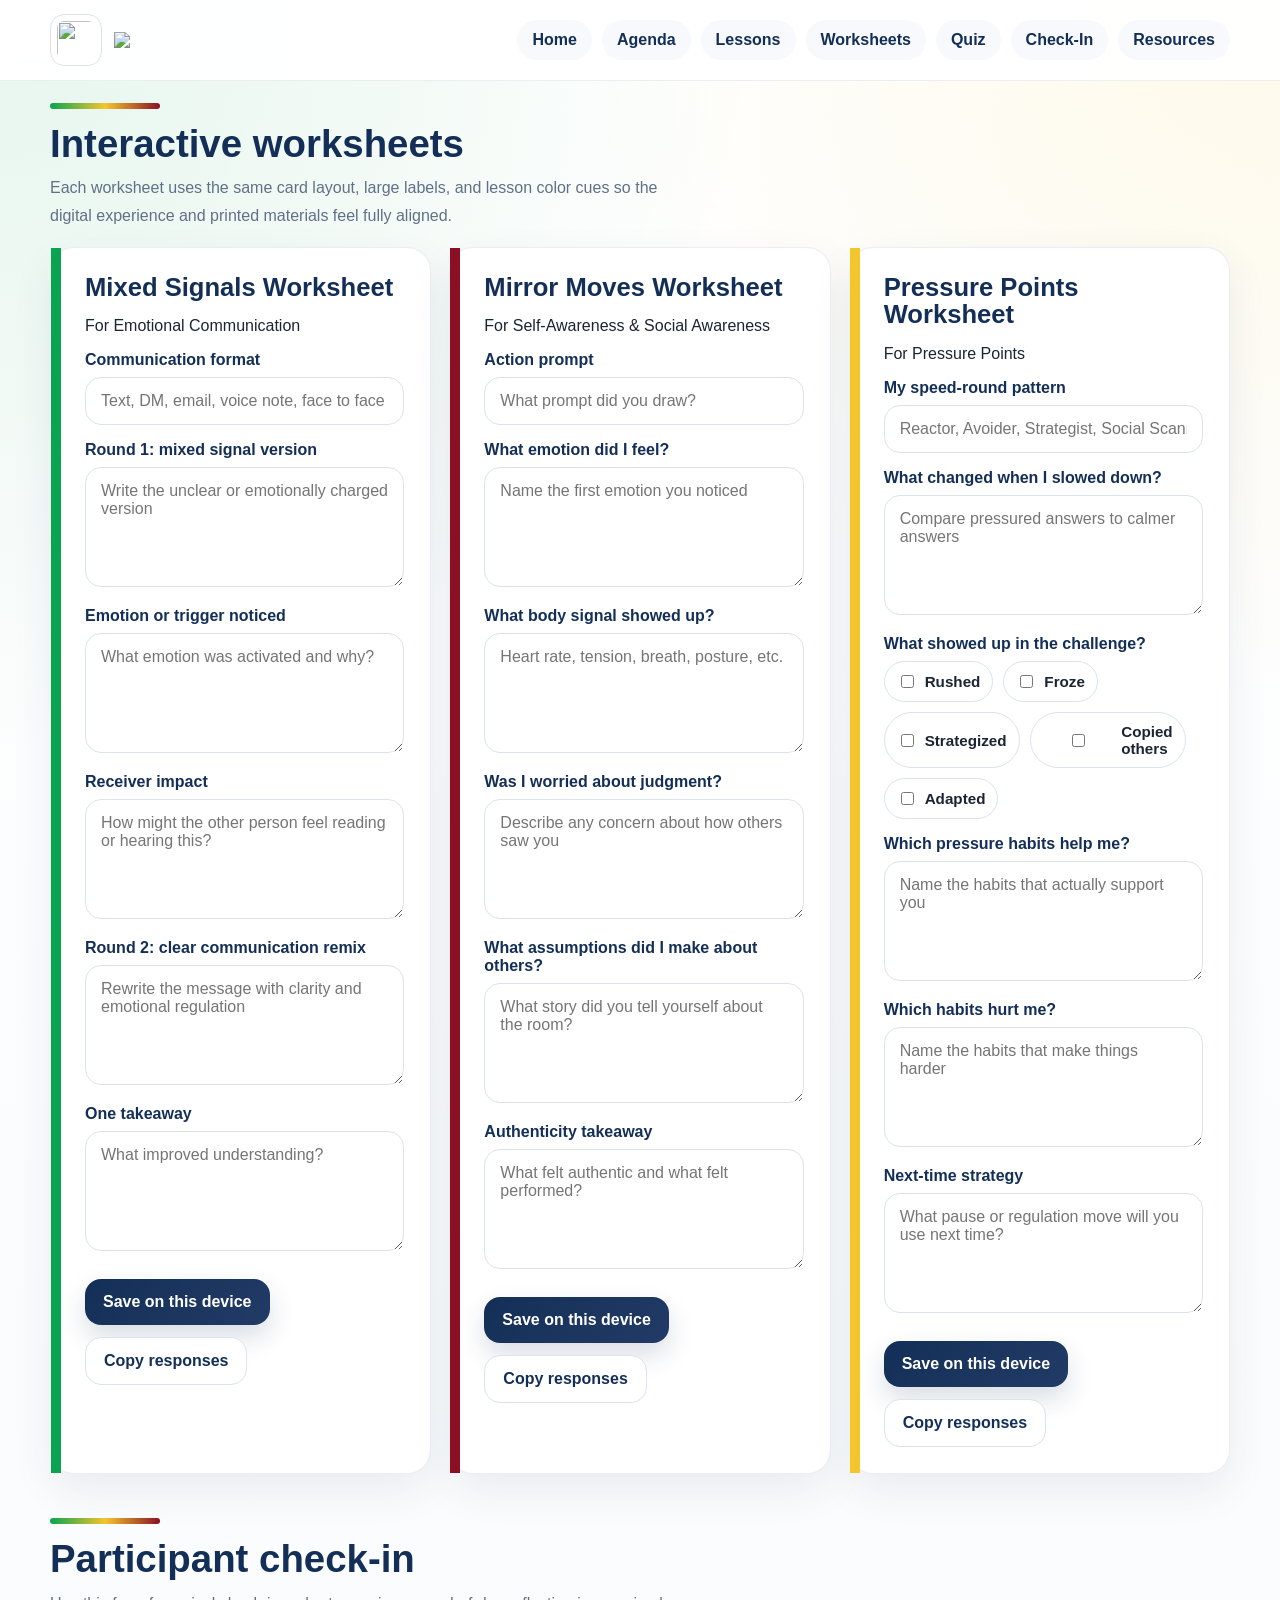
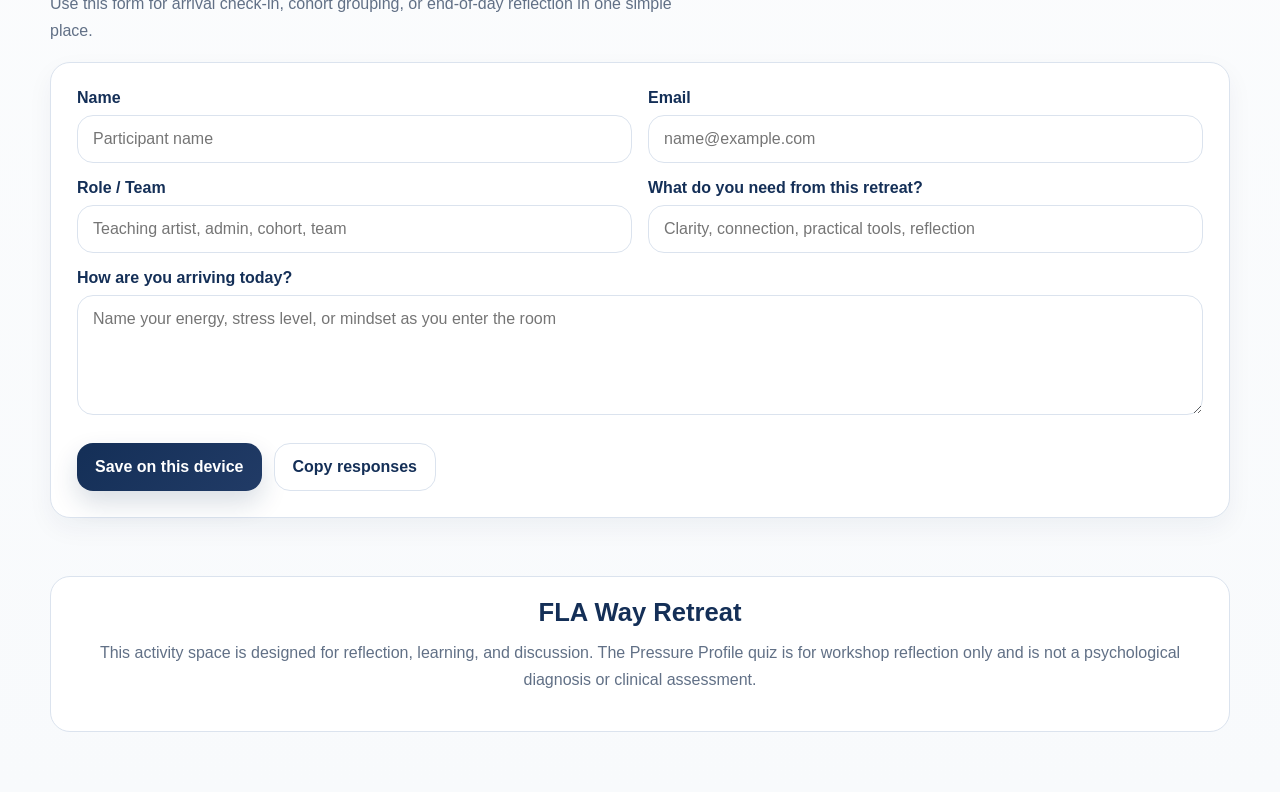
==== commit b0cbf33b: "Update index.html" ====
--- a/index.html
+++ b/index.html
@@ -10,8 +10,8 @@
   <header class="topbar">
     <div class="container nav">
       <div class="brand">
-        <img class="brand-mark" src="images/bookmark.png" ... /> alt="Free Lunch Academy book mark logo" />
-        <img class="brand-wordmark" src="images/wordmark.png" ... /> alt="Free Lunch Academy wordmark" />
+        <img class="brand-mark" src="images/bookmark.png" ... /> 
+        <img class="brand-wordmark" src="images/wordmark.png" ... /> 
       </div>
       <nav class="nav-links">
         <a href="index.html">Home</a>
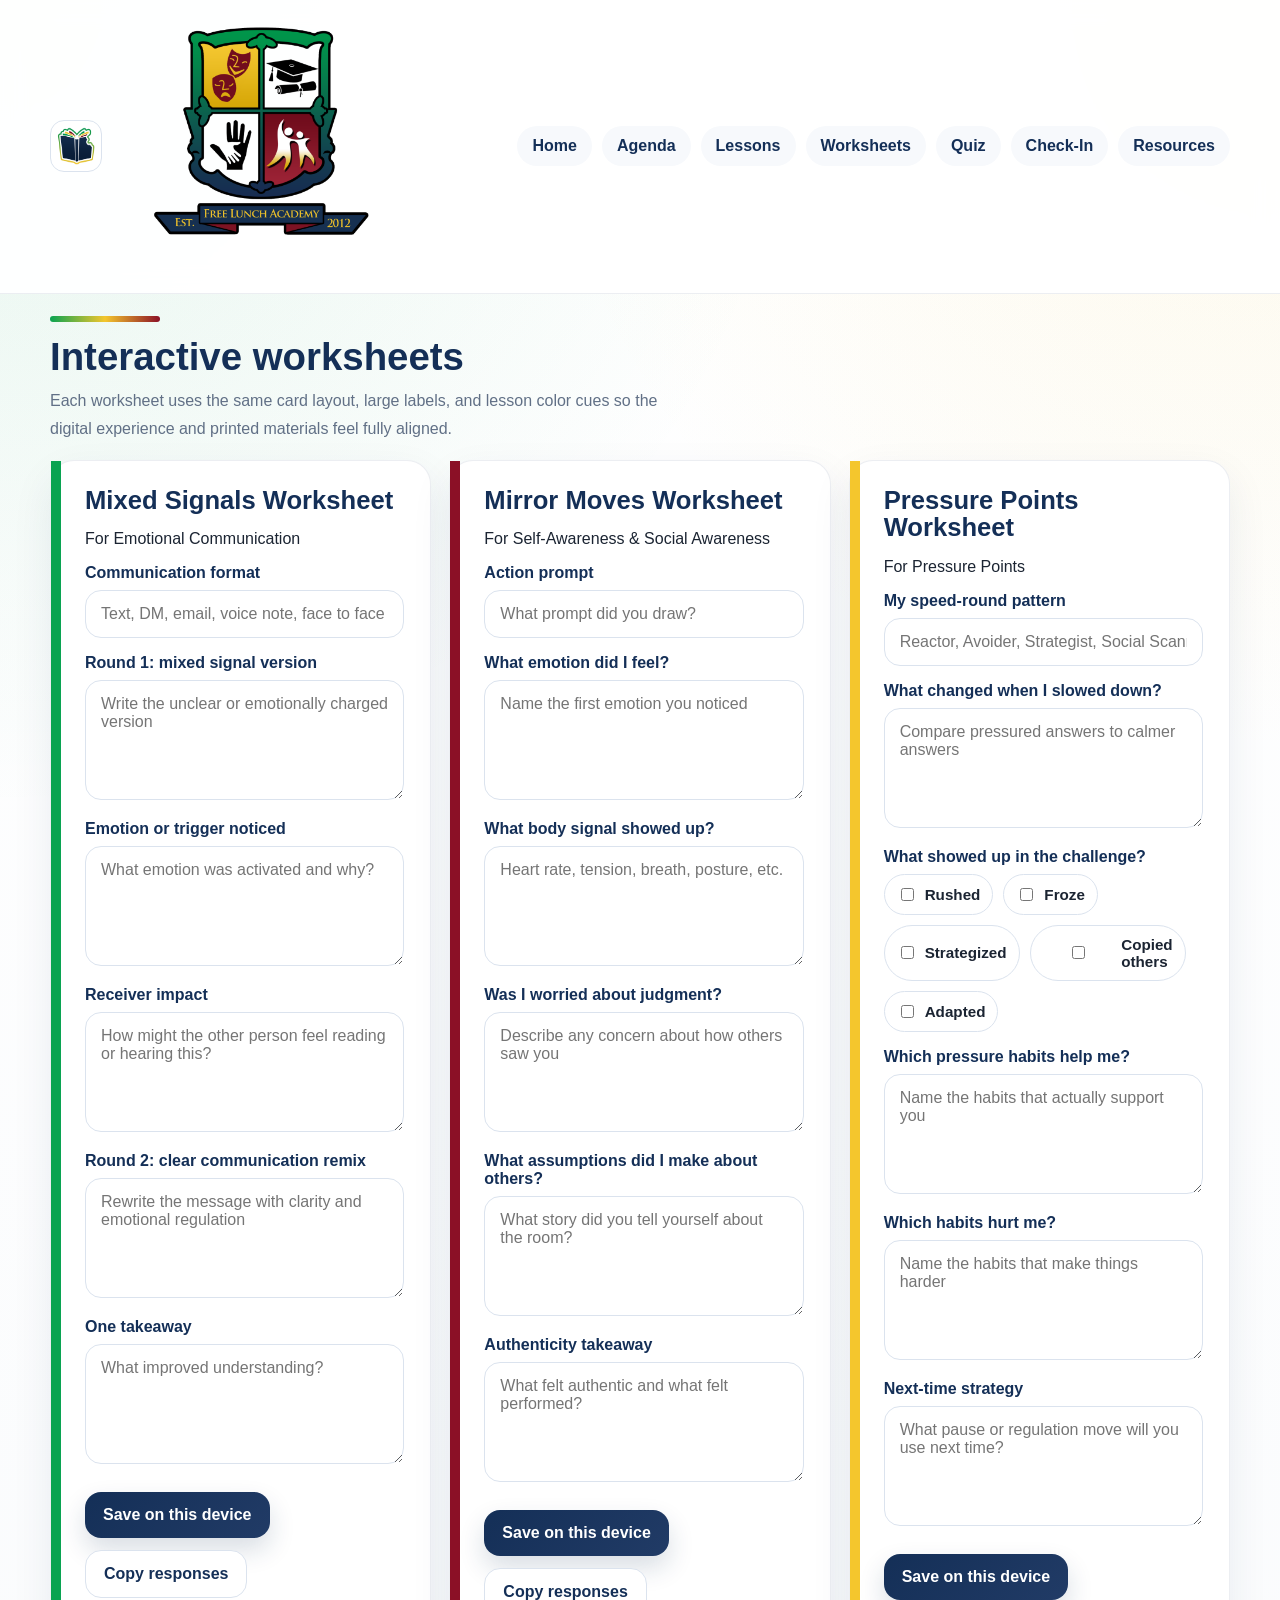
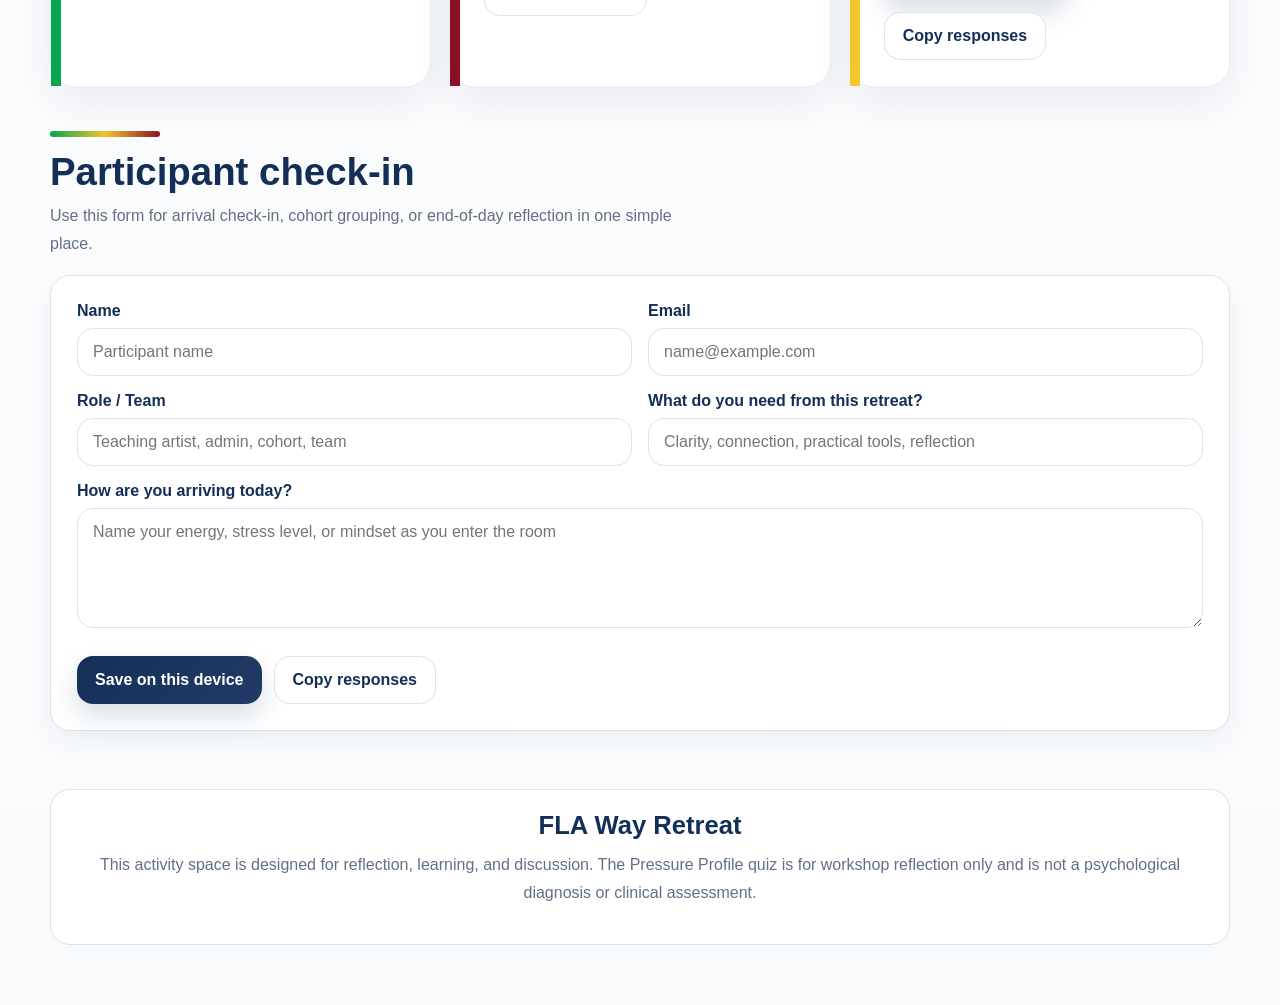
==== commit ea398683: "Update index.html" ====
--- a/index.html
+++ b/index.html
@@ -10,8 +10,8 @@
   <header class="topbar">
     <div class="container nav">
       <div class="brand">
-        <img class="brand-mark" src="images/bookmark.png" ... /> 
-        <img class="brand-wordmark" src="images/wordmark.png" ... /> 
+        <img class="brand-mark" src="bookmark.png" ... /> 
+        <img class="brand-wordmark" src="wordmark.png" ... /> 
       </div>
       <nav class="nav-links">
         <a href="index.html">Home</a>
